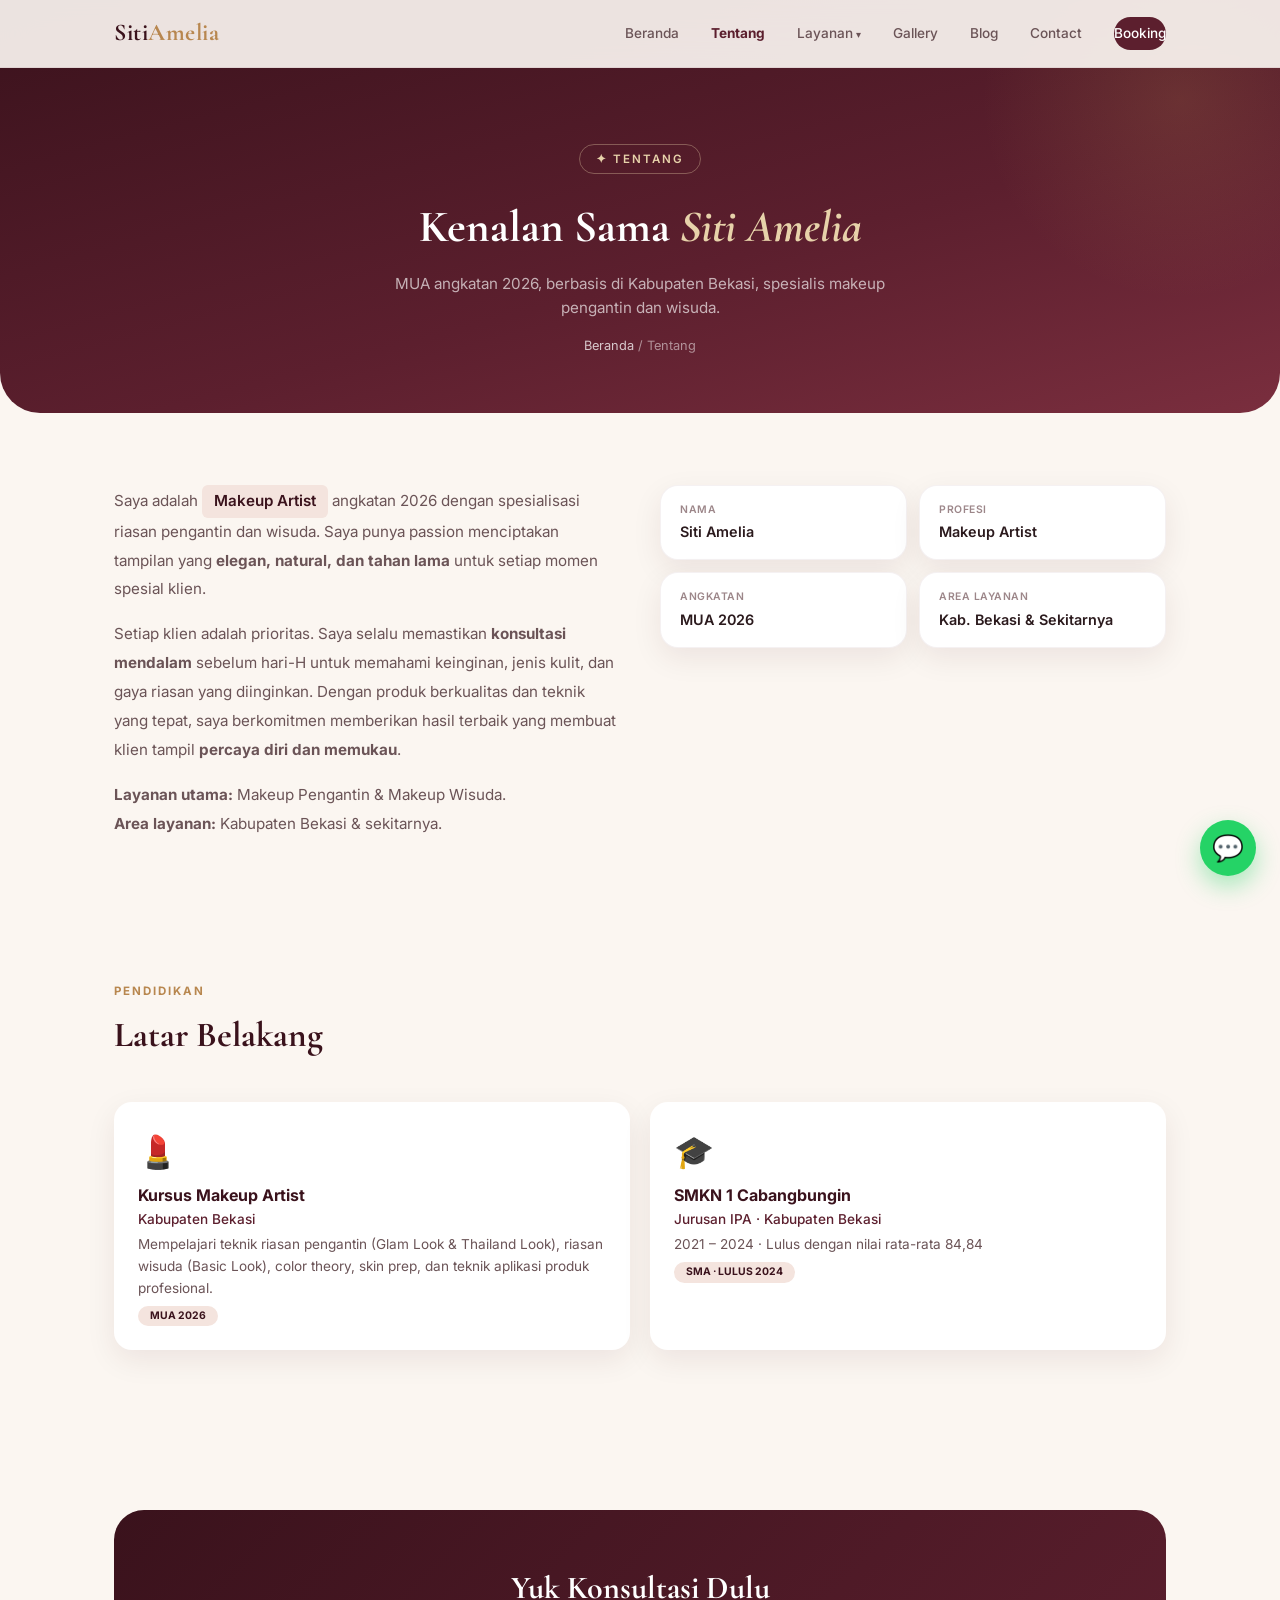
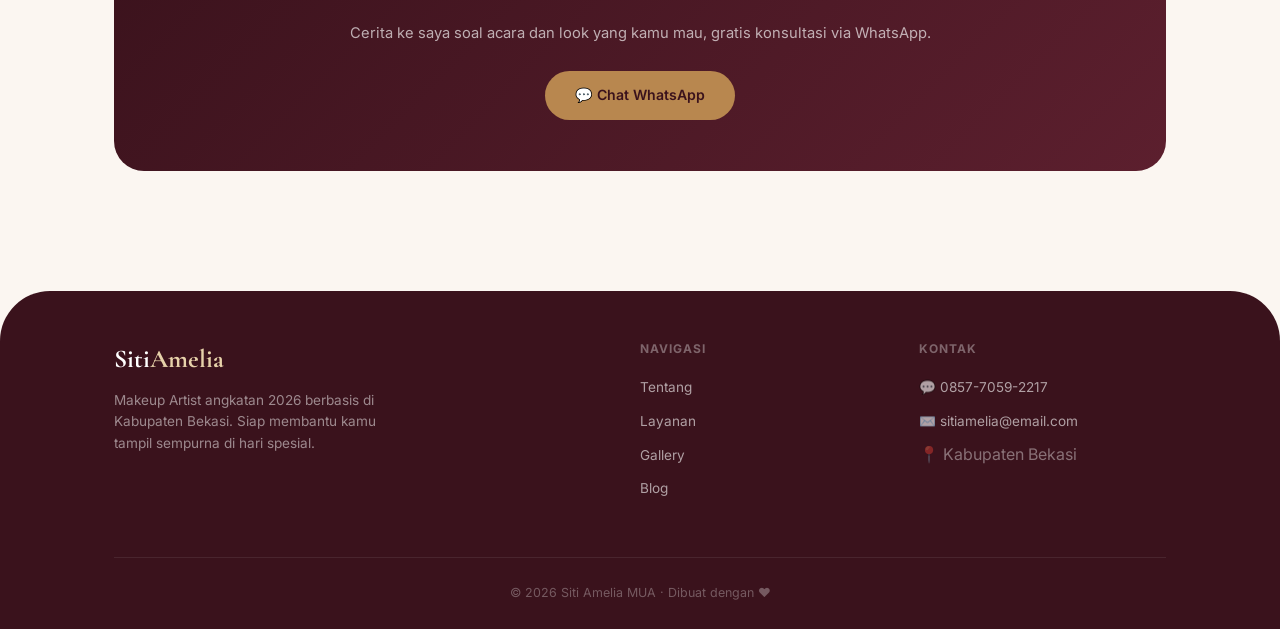
==== about.html @ 60302c2c "Add files via upload" ====
<!DOCTYPE html>
<html lang="id">
<head>
<meta charset="UTF-8"/>
<meta name="viewport" content="width=device-width, initial-scale=1.0"/>
<title>Tentang Saya — Siti Amelia MUA</title>
<link rel="stylesheet" href="style.css"/>
</head>
<body>

<nav class="navbar">
  <div class="container">
    <a href="index.html" class="nav-logo">Siti<span>Amelia</span></a>
    <ul class="nav-links" id="navLinks">
      <li><a href="index.html">Beranda</a></li>
      <li><a href="about.html" class="active">Tentang</a></li>
      <li class="has-dropdown">
        <a href="layanan.html">Layanan</a>
        <ul class="dropdown">
          <li><a href="layanan.html#wisuda">Makeup Wisuda — Basic Look</a></li>
          <li><a href="layanan.html#glam">Makeup Pengantin — Glam / Bold</a></li>
          <li><a href="layanan.html#thailand">Makeup Pengantin — Thailand Look</a></li>
        </ul>
      </li>
      <li><a href="gallery.html">Gallery</a></li>
      <li><a href="blog.html">Blog</a></li>
      <li><a href="contact.html">Contact</a></li>
      <li><a href="contact.html" class="nav-cta">Booking</a></li>
    </ul>
    <button class="hamburger" id="hamburger" aria-label="Menu"><span></span><span></span><span></span></button>
  </div>
</nav>

<section class="page-hero">
  <div class="container">
    <span class="eyebrow">✦ Tentang</span>
    <h1>Kenalan Sama <span>Siti Amelia</span></h1>
    <p>MUA angkatan 2026, berbasis di Kabupaten Bekasi, spesialis makeup pengantin dan wisuda.</p>
    <div class="breadcrumb"><a href="index.html">Beranda</a> / Tentang</div>
  </div>
</section>

<div class="container">
  <section class="section fade-up">
    <div class="about-grid">
      <div class="about-text">
        <p>
          Saya adalah <span class="about-highlight">Makeup Artist</span> angkatan 2026 dengan spesialisasi
          riasan pengantin dan wisuda. Saya punya passion menciptakan tampilan yang
          <strong>elegan, natural, dan tahan lama</strong> untuk setiap momen spesial klien.
        </p>
        <p>
          Setiap klien adalah prioritas. Saya selalu memastikan <strong>konsultasi mendalam</strong>
          sebelum hari-H untuk memahami keinginan, jenis kulit, dan gaya riasan yang diinginkan.
          Dengan produk berkualitas dan teknik yang tepat, saya berkomitmen memberikan hasil
          terbaik yang membuat klien tampil <strong>percaya diri dan memukau</strong>.
        </p>
        <p>
          <strong>Layanan utama:</strong> Makeup Pengantin &amp; Makeup Wisuda.<br/>
          <strong>Area layanan:</strong> Kabupaten Bekasi &amp; sekitarnya.
        </p>
      </div>
      <div class="about-info-cards">
        <div class="about-info-card"><div class="label">Nama</div><div class="value">Siti Amelia</div></div>
        <div class="about-info-card"><div class="label">Profesi</div><div class="value">Makeup Artist</div></div>
        <div class="about-info-card"><div class="label">Angkatan</div><div class="value">MUA 2026</div></div>
        <div class="about-info-card"><div class="label">Area Layanan</div><div class="value">Kab. Bekasi &amp; Sekitarnya</div></div>
      </div>
    </div>
  </section>

  <section class="section fade-up">
    <div class="section-head">
      <span class="section-eyebrow">Pendidikan</span>
      <h2 class="section-title">Latar Belakang</h2>
    </div>
    <div class="edu-grid">
      <div class="edu-card">
        <span class="icon">💄</span>
        <div class="title">Kursus Makeup Artist</div>
        <div class="sub">Kabupaten Bekasi</div>
        <div class="desc">Mempelajari teknik riasan pengantin (Glam Look &amp; Thailand Look), riasan wisuda (Basic Look), color theory, skin prep, dan teknik aplikasi produk profesional.</div>
        <span class="tag">MUA 2026</span>
      </div>
      <div class="edu-card">
        <span class="icon">🎓</span>
        <div class="title">SMKN 1 Cabangbungin</div>
        <div class="sub">Jurusan IPA · Kabupaten Bekasi</div>
        <div class="desc">2021 – 2024 · Lulus dengan nilai rata-rata 84,84</div>
        <span class="tag">SMA · Lulus 2024</span>
      </div>
    </div>
  </section>

  <section class="section fade-up">
    <div class="cta-band">
      <h3>Yuk Konsultasi Dulu</h3>
      <p>Cerita ke saya soal acara dan look yang kamu mau, gratis konsultasi via WhatsApp.</p>
      <a href="https://wa.me/6285770592217" class="btn btn-gold" target="_blank">💬 Chat WhatsApp</a>
    </div>
  </section>
</div>

<footer class="footer">
  <div class="container">
    <div class="footer-brand">
      <div class="name">Siti<span>Amelia</span></div>
      <p>Makeup Artist angkatan 2026 berbasis di Kabupaten Bekasi. Siap membantu kamu tampil sempurna di hari spesial.</p>
    </div>
    <div>
      <h4>Navigasi</h4>
      <ul class="footer-links">
        <li><a href="about.html">Tentang</a></li>
        <li><a href="layanan.html">Layanan</a></li>
        <li><a href="gallery.html">Gallery</a></li>
        <li><a href="blog.html">Blog</a></li>
      </ul>
    </div>
    <div>
      <h4>Kontak</h4>
      <ul class="footer-links">
        <li><a href="https://wa.me/6285770592217">💬 0857-7059-2217</a></li>
        <li><a href="mailto:sitiamelia@email.com">✉️ sitiamelia@email.com</a></li>
        <li style="color:rgba(255,255,255,.4)">📍 Kabupaten Bekasi</li>
      </ul>
    </div>
    <div class="footer-bottom">© 2026 Siti Amelia MUA · Dibuat dengan ❤️</div>
  </div>
</footer>

<a href="https://wa.me/6285770592217" class="wa-float" target="_blank" title="Chat WhatsApp">💬</a>
<script src="main.js"></script>
</body>
</html>
---- style.css ----
@import url('https://fonts.googleapis.com/css2?family=Inter:wght@400;500;600;700&family=Cormorant+Garamond:ital,wght@0,500;0,600;0,700;1,500&display=swap');

*,*::before,*::after{margin:0;padding:0;box-sizing:border-box}

:root{
  --wine:#5C1F2E;
  --wine-dark:#3A121C;
  --blush:#F4E4DE;
  --ivory:#FBF6F1;
  --gold:#B8874F;
  --gold-soft:#E7D2AA;
  --text:#2B1A1D;
  --text-light:#6B5457;
  --text-muted:#9C8689;
  --white:#fff;
  --shadow:0 10px 30px rgba(58,18,28,.08);
  --shadow-lg:0 30px 60px rgba(58,18,28,.14);
  --radius:18px;
}

html{scroll-behavior:smooth}
body{font-family:'Inter',sans-serif;background:var(--ivory);color:var(--text);line-height:1.6;overflow-x:hidden}
.serif{font-family:'Cormorant Garamond',serif}
.container{max-width:1100px;margin:0 auto;padding:0 1.5rem}
a{color:inherit}
img{max-width:100%;display:block}

/* NAVBAR */
.navbar{position:fixed;top:0;left:0;right:0;z-index:1000;background:rgba(251,246,241,.92);backdrop-filter:blur(16px);border-bottom:1px solid rgba(92,31,46,.08);padding:.9rem 0}
.navbar .container{display:flex;justify-content:space-between;align-items:center}
.nav-logo{font-family:'Cormorant Garamond',serif;font-weight:700;font-size:1.5rem;color:var(--wine-dark);text-decoration:none;letter-spacing:.5px}
.nav-logo span{color:var(--gold)}
.nav-links{display:flex;gap:2rem;list-style:none;font-size:.85rem;font-weight:500;align-items:center}
.nav-links>li{position:relative}
.nav-links a{color:var(--text-light);text-decoration:none;transition:.25s}
.nav-links>li>a{padding:6px 0;display:inline-block}
.nav-links a:hover{color:var(--wine)}
.nav-links a.active{color:var(--wine);font-weight:700}
.nav-cta{background:var(--wine);color:var(--white)!important;padding:8px 20px;border-radius:30px}
.nav-cta:hover{background:var(--wine-dark)!important}
.hamburger{display:none;flex-direction:column;gap:4px;background:none;border:none;cursor:pointer;padding:4px}
.hamburger span{width:22px;height:2px;background:var(--wine-dark);border-radius:2px}

/* dropdown */
.has-dropdown>a::after{content:' ▾';font-size:.7em}
.dropdown{position:absolute;top:calc(100% + 14px);left:50%;transform:translateX(-50%);background:var(--white);border-radius:16px;box-shadow:var(--shadow-lg);padding:.6rem;min-width:220px;list-style:none;opacity:0;visibility:hidden;transition:.25s;}
.has-dropdown:hover .dropdown{opacity:1;visibility:visible;top:calc(100% + 6px)}
.dropdown li a{display:block;padding:10px 14px;border-radius:10px;color:var(--text);font-weight:500;font-size:.85rem}
.dropdown li a:hover{background:var(--blush);color:var(--wine)}

/* PAGE HERO (inner pages) */
.page-hero{padding:9rem 0 3.5rem;background:linear-gradient(165deg,var(--wine-dark),var(--wine) 60%,#7A2E3E);border-radius:0 0 40px 40px;text-align:center;color:var(--white);position:relative;overflow:hidden}
.page-hero::before{content:'';position:absolute;top:-100px;right:-100px;width:400px;height:400px;border-radius:50%;background:radial-gradient(circle,rgba(184,135,79,.18),transparent 70%)}
.page-hero .container{position:relative;z-index:1}
.eyebrow{display:inline-block;color:var(--gold-soft);font-size:.72rem;letter-spacing:2px;text-transform:uppercase;font-weight:600;border:1px solid rgba(231,210,170,.35);padding:5px 16px;border-radius:30px;margin-bottom:1.1rem}
.page-hero h1{font-family:'Cormorant Garamond',serif;font-size:2.8rem;font-weight:700;margin-bottom:.5rem}
.page-hero h1 span{color:var(--gold-soft);font-style:italic}
.page-hero p{color:rgba(255,255,255,.65);max-width:520px;margin:0 auto;font-size:.95rem}
.breadcrumb{font-size:.8rem;color:rgba(255,255,255,.5);margin-top:1rem}
.breadcrumb a{color:rgba(255,255,255,.75);text-decoration:none}

/* HOME HERO */
.hero{padding:9rem 0 4rem;background:linear-gradient(165deg,var(--wine-dark),var(--wine) 60%,#7A2E3E);border-radius:0 0 50px 50px;position:relative;overflow:hidden}
.hero::before{content:'';position:absolute;top:-100px;right:-100px;width:400px;height:400px;border-radius:50%;background:radial-gradient(circle,rgba(184,135,79,.18),transparent 70%)}
.hero .container{position:relative;z-index:1;display:grid;grid-template-columns:1.1fr .9fr;gap:3rem;align-items:center}
.hero h1{font-family:'Cormorant Garamond',serif;font-size:3.4rem;font-weight:700;color:var(--white);line-height:1.1;margin-bottom:.4rem}
.hero h1 span{color:var(--gold-soft);font-style:italic}
.hero-tag{color:rgba(255,255,255,.75);font-size:1.05rem;margin-bottom:1.2rem}
.hero-desc{color:rgba(255,255,255,.6);font-size:.95rem;max-width:440px;margin-bottom:2rem}
.hero-actions{display:flex;gap:1rem;flex-wrap:wrap;margin-bottom:2.5rem}
.hero-stats{display:grid;grid-template-columns:repeat(3,1fr);gap:1rem;padding-top:1.6rem;border-top:1px solid rgba(255,255,255,.12);max-width:420px}
.stat-num{font-family:'Cormorant Garamond',serif;font-size:1.8rem;font-weight:700;color:var(--gold-soft)}
.stat-label{font-size:.68rem;color:rgba(255,255,255,.55);text-transform:uppercase;letter-spacing:.5px}
.hero-photo{aspect-ratio:3/4;border-radius:24px;background:linear-gradient(150deg,#7A2E3E,#3A121C);border:1px solid rgba(231,210,170,.25);box-shadow:var(--shadow-lg);display:flex;align-items:center;justify-content:center;text-align:center;color:rgba(255,255,255,.55);font-size:.85rem;padding:2rem}

/* BUTTONS */
.btn{padding:13px 30px;border-radius:30px;font-weight:600;font-size:.88rem;text-decoration:none;display:inline-flex;align-items:center;gap:8px;transition:.25s;border:none;cursor:pointer}
.btn-gold{background:var(--gold);color:var(--wine-dark)}
.btn-gold:hover{background:var(--gold-soft);transform:translateY(-3px);box-shadow:0 10px 24px rgba(184,135,79,.35)}
.btn-ghost{background:rgba(255,255,255,.08);color:var(--white);border:1px solid rgba(255,255,255,.25)}
.btn-ghost:hover{background:rgba(255,255,255,.16);transform:translateY(-3px)}
.btn-wine{background:var(--wine);color:var(--white)}
.btn-wine:hover{background:var(--wine-dark);transform:translateY(-3px)}
.btn-block{width:100%;justify-content:center}

/* SECTION */
.section{padding:4.5rem 0}
.section-eyebrow{color:var(--gold);font-size:.72rem;letter-spacing:2px;text-transform:uppercase;font-weight:700;margin-bottom:.4rem;display:block}
.section-title{font-family:'Cormorant Garamond',serif;font-size:2.2rem;font-weight:700;color:var(--wine-dark);margin-bottom:.6rem}
.section-sub{color:var(--text-muted);font-size:.95rem;max-width:520px}
.section-head{margin-bottom:2.4rem}
.section-head.center{text-align:center;margin-left:auto;margin-right:auto}
.section-head.center .section-sub{margin-left:auto;margin-right:auto}

/* CARD GRIDS */
.why-grid{display:grid;grid-template-columns:repeat(4,1fr);gap:1.2rem}
.why-card{background:var(--white);border-radius:var(--radius);padding:1.8rem 1.4rem;box-shadow:var(--shadow);text-align:center;transition:.3s}
.why-card:hover{transform:translateY(-6px);box-shadow:var(--shadow-lg)}
.why-card .ic{font-size:2rem;margin-bottom:.6rem;display:block}
.why-card h4{font-size:.95rem;font-weight:600;color:var(--wine-dark);margin-bottom:.3rem}
.why-card p{font-size:.82rem;color:var(--text-muted)}

.gallery-grid{display:grid;grid-template-columns:repeat(4,1fr);gap:1rem}
.gallery-item{aspect-ratio:3/4;border-radius:14px;background:linear-gradient(150deg,var(--blush),var(--gold-soft));display:flex;align-items:flex-end;padding:1rem;position:relative;overflow:hidden;box-shadow:var(--shadow);transition:.3s;text-decoration:none}
.gallery-item:hover{transform:translateY(-6px);box-shadow:var(--shadow-lg)}
.gallery-item .cap{background:rgba(58,18,28,.55);color:var(--white);font-size:.72rem;font-weight:600;padding:6px 12px;border-radius:20px;backdrop-filter:blur(4px)}
.gallery-note{text-align:center;color:var(--text-muted);font-size:.85rem;margin-top:1.6rem}

.filter-bar{display:flex;gap:.6rem;justify-content:center;flex-wrap:wrap;margin-bottom:2rem}
.filter-btn{background:var(--white);border:1px solid var(--blush);color:var(--text-light);padding:8px 20px;border-radius:30px;font-size:.82rem;font-weight:600;cursor:pointer;transition:.25s}
.filter-btn.active,.filter-btn:hover{background:var(--wine);color:var(--white);border-color:var(--wine)}

.services-list{display:flex;flex-direction:column;gap:1rem}
.service-row{background:var(--white);border-radius:var(--radius);padding:1.6rem 1.8rem;box-shadow:var(--shadow);display:grid;grid-template-columns:60px 1fr auto;gap:1.4rem;align-items:center;transition:.3s;text-decoration:none;color:inherit}
.service-row:hover{box-shadow:var(--shadow-lg);transform:translateY(-3px)}
.service-num{font-family:'Cormorant Garamond',serif;font-size:2.2rem;font-weight:700;color:var(--gold-soft)}
.service-row h4{font-size:1.1rem;color:var(--wine-dark);margin-bottom:.2rem}
.service-row p{font-size:.85rem;color:var(--text-muted)}
.service-looks{display:flex;gap:6px;flex-wrap:wrap;margin-top:.5rem}
.look-chip{background:var(--blush);color:var(--wine-dark);font-size:.68rem;font-weight:600;padding:3px 12px;border-radius:20px}
.service-price{font-weight:700;color:var(--wine);font-size:.95rem;white-space:nowrap}

.service-detail{display:grid;grid-template-columns:1fr 1fr;gap:2.5rem;align-items:center;margin-bottom:3.5rem;scroll-margin-top:100px}
.service-detail:nth-child(even){direction:rtl}
.service-detail:nth-child(even)>*{direction:ltr}
.service-detail .visual{aspect-ratio:4/3;border-radius:20px;background:linear-gradient(150deg,var(--blush),var(--gold-soft));box-shadow:var(--shadow);display:flex;align-items:center;justify-content:center;color:var(--wine-dark);font-weight:600;text-align:center;padding:1.5rem}
.service-detail h3{font-family:'Cormorant Garamond',serif;font-size:1.8rem;color:var(--wine-dark);margin-bottom:.5rem}
.service-detail p{color:var(--text-light);font-size:.92rem;margin-bottom:1rem}
.service-detail ul{list-style:none;font-size:.85rem;color:var(--text-light);margin-bottom:1.2rem}
.service-detail ul li{padding:4px 0;display:flex;gap:8px}
.service-detail ul li::before{content:'✓';color:var(--gold);font-weight:700}

.pricing-grid{display:grid;grid-template-columns:repeat(3,1fr);gap:1.4rem}
.price-card{background:var(--white);border-radius:var(--radius);padding:2rem 1.6rem;box-shadow:var(--shadow);text-align:center;border:2px solid transparent;transition:.3s}
.price-card.featured{border-color:var(--gold);transform:scale(1.04)}
.price-card:hover{transform:translateY(-6px)}
.price-card .badge{display:inline-block;background:var(--gold);color:var(--wine-dark);font-size:.65rem;font-weight:700;padding:3px 14px;border-radius:20px;margin-bottom:.8rem;text-transform:uppercase;letter-spacing:.5px}
.price-card h4{font-family:'Cormorant Garamond',serif;font-size:1.4rem;color:var(--wine-dark);margin-bottom:.3rem}
.price-card .amount{font-size:1.6rem;font-weight:700;color:var(--wine);margin:.6rem 0}
.price-card .amount span{font-size:.75rem;color:var(--text-muted);font-weight:500}
.price-card ul{list-style:none;text-align:left;margin:1.2rem 0;font-size:.85rem;color:var(--text-light)}
.price-card ul li{padding:5px 0;display:flex;gap:8px}
.price-card ul li::before{content:'✓';color:var(--gold);font-weight:700}

.testi-grid{display:grid;grid-template-columns:repeat(2,1fr);gap:1.4rem}
.testi-card{background:var(--white);border-radius:var(--radius);padding:1.8rem;box-shadow:var(--shadow)}
.testi-card .quote{font-size:.92rem;color:var(--text-light);font-style:italic;line-height:1.75}
.testi-card .author{margin-top:1rem;font-weight:700;color:var(--wine-dark);font-size:.88rem}
.testi-card .role{font-size:.75rem;color:var(--text-muted)}

.steps-row{display:grid;grid-template-columns:repeat(4,1fr);gap:1.2rem}
.step-card{text-align:center;padding:1.4rem}
.step-num{width:44px;height:44px;border-radius:50%;background:var(--wine);color:var(--white);display:flex;align-items:center;justify-content:center;font-weight:700;margin:0 auto .8rem;font-family:'Cormorant Garamond',serif;font-size:1.2rem}
.step-card h5{font-size:.88rem;color:var(--wine-dark);margin-bottom:.3rem}
.step-card p{font-size:.78rem;color:var(--text-muted)}

.faq-item{background:var(--white);border-radius:14px;margin-bottom:.8rem;box-shadow:var(--shadow);overflow:hidden}
.faq-q{padding:1.2rem 1.5rem;display:flex;justify-content:space-between;align-items:center;cursor:pointer;font-weight:600;font-size:.92rem;color:var(--wine-dark)}
.faq-q .plus{transition:.3s;color:var(--gold);font-size:1.2rem}
.faq-item.open .plus{transform:rotate(45deg)}
.faq-a{max-height:0;overflow:hidden;transition:.3s;padding:0 1.5rem;font-size:.85rem;color:var(--text-light)}
.faq-item.open .faq-a{max-height:220px;padding:0 1.5rem 1.2rem}

.about-grid{display:grid;grid-template-columns:1fr 1fr;gap:2.5rem;align-items:start}
.about-text{font-size:.95rem;color:var(--text-light);line-height:1.9}
.about-text p+p{margin-top:1rem}
.about-highlight{display:inline-block;background:var(--blush);color:var(--wine-dark);padding:2px 12px;border-radius:6px;font-weight:600}
.about-info-cards{display:grid;grid-template-columns:1fr 1fr;gap:12px}
.about-info-card{background:var(--white);border:1px solid rgba(92,31,46,.06);border-radius:var(--radius);padding:1rem 1.2rem;box-shadow:var(--shadow)}
.about-info-card .label{font-size:.65rem;font-weight:600;color:var(--text-muted);text-transform:uppercase;letter-spacing:.5px}
.about-info-card .value{font-size:.9rem;font-weight:600;color:var(--text);margin-top:2px}

.edu-grid{display:grid;grid-template-columns:1fr 1fr;gap:1.2rem}
.edu-card{background:var(--white);border-radius:var(--radius);padding:1.5rem;box-shadow:var(--shadow);position:relative;overflow:hidden}
.edu-card::before{content:'';position:absolute;top:0;left:0;right:0;height:3px;background:linear-gradient(90deg,var(--gold),var(--gold-soft));transform:scaleX(0);transition:.3s}
.edu-card:hover::before{transform:scaleX(1)}
.edu-card .icon{font-size:2rem;display:block;margin-bottom:6px}
.edu-card .title{font-weight:700;font-size:1rem;color:var(--wine-dark)}
.edu-card .sub{font-size:.85rem;color:var(--wine);font-weight:500}
.edu-card .desc{font-size:.85rem;color:var(--text-light);margin-top:4px}
.edu-card .tag{display:inline-block;background:var(--blush);color:var(--wine-dark);font-size:.65rem;font-weight:700;padding:2px 12px;border-radius:20px;margin-top:6px;text-transform:uppercase}

/* BLOG */
.blog-grid{display:grid;grid-template-columns:repeat(3,1fr);gap:1.4rem}
.blog-card{background:var(--white);border-radius:var(--radius);overflow:hidden;box-shadow:var(--shadow);transition:.3s;text-decoration:none;color:inherit;display:block}
.blog-card:hover{transform:translateY(-6px);box-shadow:var(--shadow-lg)}
.blog-card .thumb{aspect-ratio:16/10;background:linear-gradient(150deg,var(--blush),var(--gold-soft));display:flex;align-items:center;justify-content:center;font-size:1.8rem}
.blog-card .body{padding:1.2rem 1.3rem}
.blog-card .tag{color:var(--gold);font-size:.68rem;font-weight:700;text-transform:uppercase;letter-spacing:.5px}
.blog-card h4{font-family:'Cormorant Garamond',serif;font-size:1.15rem;color:var(--wine-dark);margin:.4rem 0 .5rem;line-height:1.3}
.blog-card p{font-size:.82rem;color:var(--text-muted)}
.blog-card .meta{font-size:.72rem;color:var(--text-muted);margin-top:.8rem}

/* CONTACT */
.contact-grid{display:grid;grid-template-columns:1fr 1fr;gap:2.5rem}
.contact-form{display:flex;flex-direction:column;gap:1rem}
.contact-form label{font-size:.8rem;font-weight:600;color:var(--wine-dark);margin-bottom:4px;display:block}
.contact-form input,.contact-form select,.contact-form textarea{width:100%;padding:12px 14px;border-radius:12px;border:1px solid rgba(92,31,46,.14);background:var(--white);font-family:inherit;font-size:.88rem;color:var(--text)}
.contact-form input:focus,.contact-form select:focus,.contact-form textarea:focus{outline:2px solid var(--gold-soft)}
.contact-info-card{background:var(--white);border-radius:var(--radius);padding:1.6rem;box-shadow:var(--shadow);display:flex;gap:1rem;align-items:flex-start;margin-bottom:1rem}
.contact-info-card .ic{font-size:1.4rem}
.contact-info-card h5{font-size:.9rem;color:var(--wine-dark);margin-bottom:2px}
.contact-info-card p{font-size:.82rem;color:var(--text-muted)}
.map-box{aspect-ratio:16/9;border-radius:var(--radius);background:linear-gradient(150deg,var(--blush),var(--gold-soft));display:flex;align-items:center;justify-content:center;color:var(--wine-dark);font-size:.85rem;box-shadow:var(--shadow)}

/* CTA BAND */
.cta-band{background:linear-gradient(135deg,var(--wine-dark),var(--wine));border-radius:30px;padding:3.2rem 2.5rem;text-align:center;color:var(--white);margin:1rem 0}
.cta-band h3{font-family:'Cormorant Garamond',serif;font-size:2rem;margin-bottom:.6rem}
.cta-band p{color:rgba(255,255,255,.65);margin-bottom:1.6rem;font-size:.92rem}

/* FOOTER */
.footer{background:var(--wine-dark);color:var(--white);padding:3rem 0 1.6rem;margin-top:2rem;border-radius:50px 50px 0 0}
.footer .container{display:grid;grid-template-columns:2fr 1fr 1fr;gap:2rem}
.footer h4{font-size:.75rem;text-transform:uppercase;letter-spacing:1px;color:rgba(255,255,255,.35);margin-bottom:1rem}
.footer-brand .name{font-family:'Cormorant Garamond',serif;font-size:1.6rem;font-weight:700}
.footer-brand .name span{color:var(--gold-soft)}
.footer-brand p{color:rgba(255,255,255,.5);font-size:.85rem;margin-top:.6rem;max-width:280px}
.footer-links{list-style:none}
.footer-links li{margin-bottom:8px}
.footer-links a{color:rgba(255,255,255,.6);text-decoration:none;font-size:.85rem}
.footer-links a:hover{color:var(--gold-soft)}
.footer-bottom{grid-column:1/-1;padding-top:1.6rem;margin-top:1rem;border-top:1px solid rgba(255,255,255,.08);text-align:center;font-size:.78rem;color:rgba(255,255,255,.3)}

.fade-up{opacity:0;transform:translateY(24px);transition:.6s cubic-bezier(.4,0,.2,1)}
.fade-up.visible{opacity:1;transform:translateY(0)}

.wa-float{position:fixed;bottom:24px;right:24px;background:#25D366;color:#fff;width:56px;height:56px;border-radius:50%;display:flex;align-items:center;justify-content:center;font-size:1.6rem;text-decoration:none;box-shadow:0 10px 24px rgba(37,211,102,.4);z-index:999;transition:.3s}
.wa-float:hover{transform:scale(1.08)}

@media(max-width:900px){
  .hero .container{grid-template-columns:1fr;text-align:center}
  .hero-desc{margin:0 auto 2rem}
  .hero-actions{justify-content:center}
  .hero-stats{margin:0 auto}
  .hero-photo{max-width:280px;margin:0 auto}
  .why-grid{grid-template-columns:1fr 1fr}
  .gallery-grid{grid-template-columns:1fr 1fr}
  .pricing-grid{grid-template-columns:1fr}
  .price-card.featured{transform:none}
  .testi-grid{grid-template-columns:1fr}
  .steps-row{grid-template-columns:1fr 1fr}
  .service-row{grid-template-columns:1fr;text-align:center}
  .service-detail{grid-template-columns:1fr}
  .service-detail:nth-child(even){direction:ltr}
  .about-grid{grid-template-columns:1fr}
  .about-info-cards{grid-template-columns:1fr 1fr}
  .edu-grid{grid-template-columns:1fr}
  .blog-grid{grid-template-columns:1fr 1fr}
  .contact-grid{grid-template-columns:1fr}
  .footer .container{grid-template-columns:1fr;text-align:center}
  .footer-brand p{margin:.6rem auto 0}
  .nav-links{display:none}
  .nav-links.open{display:flex;flex-direction:column;position:absolute;top:100%;left:0;right:0;background:var(--ivory);padding:1.2rem;gap:.6rem;box-shadow:var(--shadow);align-items:flex-start}
  .dropdown{position:static;transform:none;opacity:1;visibility:visible;box-shadow:none;display:none;width:100%;padding-left:1rem}
  .has-dropdown.open .dropdown{display:block}
  .hamburger{display:flex}
}
@media(max-width:480px){
  .hero h1,.page-hero h1{font-size:2.2rem}
  .why-grid{grid-template-columns:1fr}
  .gallery-grid{grid-template-columns:1fr 1fr}
  .steps-row{grid-template-columns:1fr 1fr}
  .section-title{font-size:1.7rem}
  .blog-grid{grid-template-columns:1fr}
}
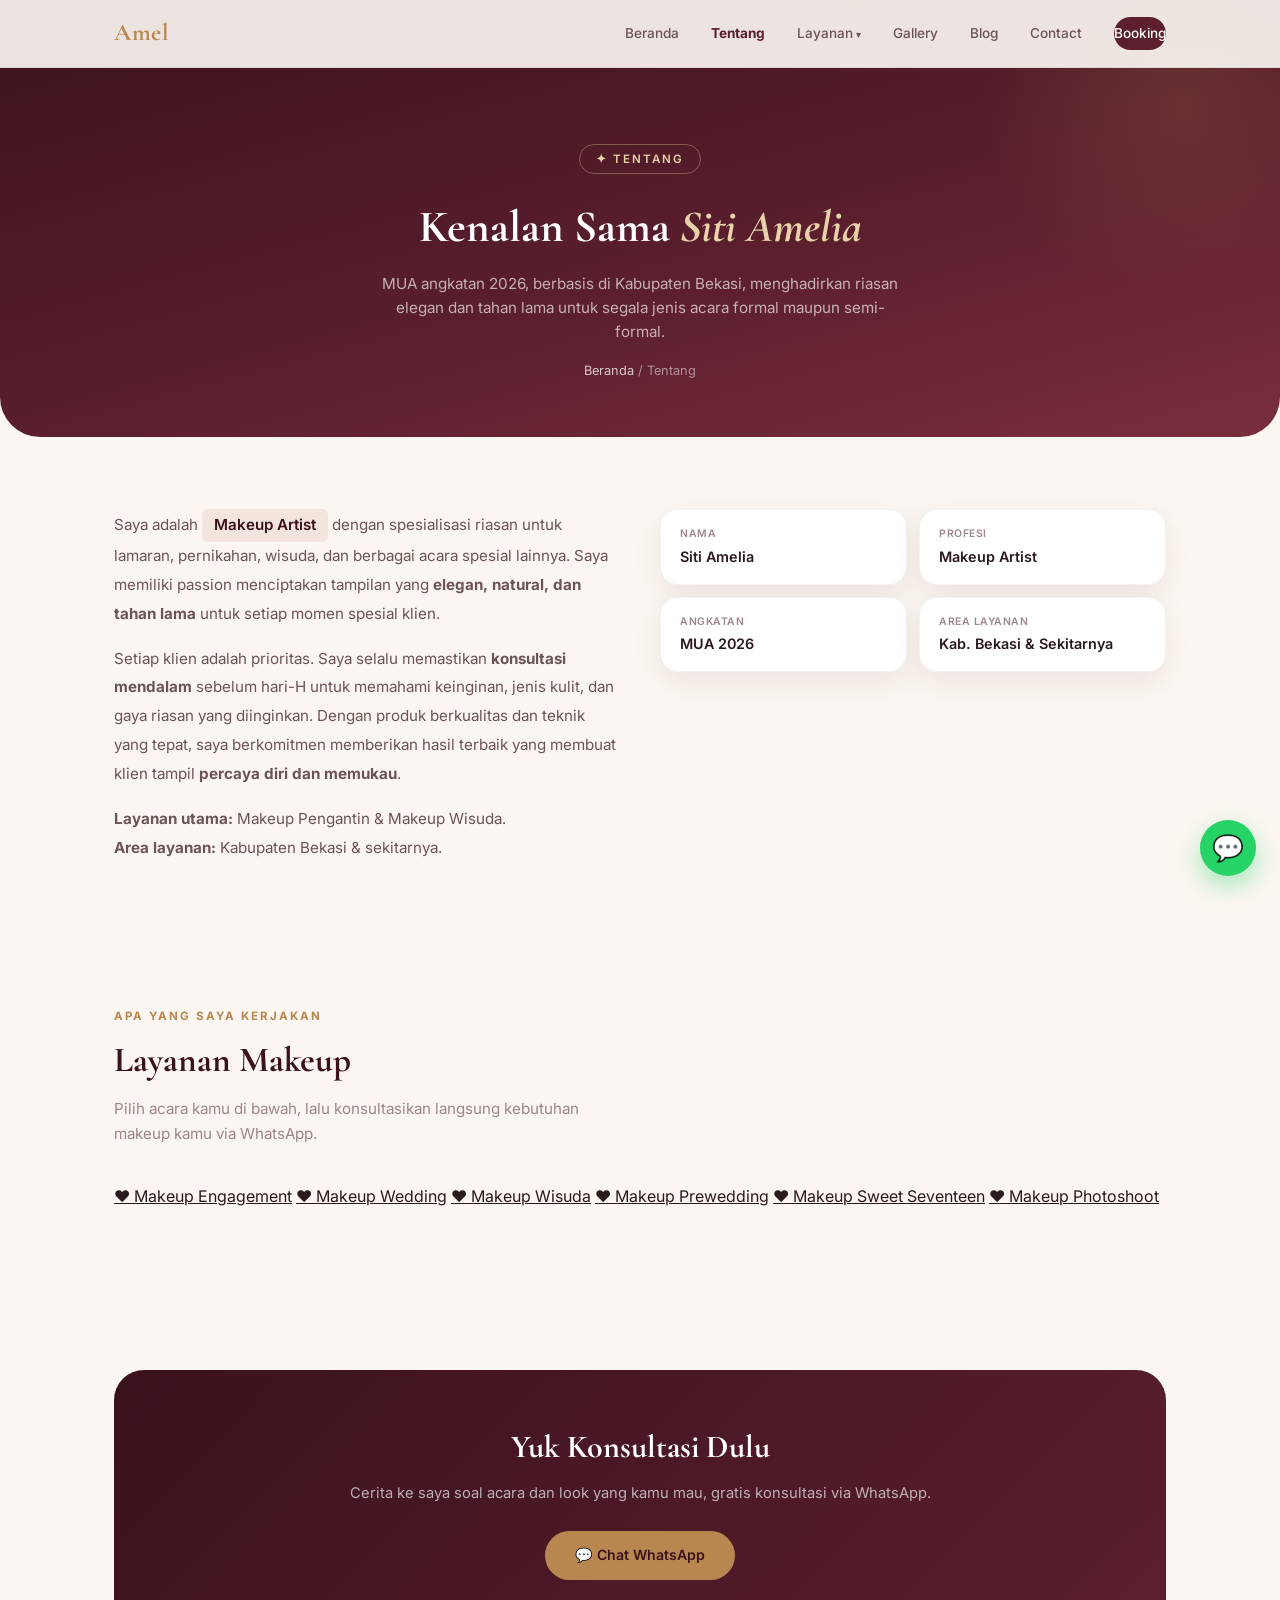
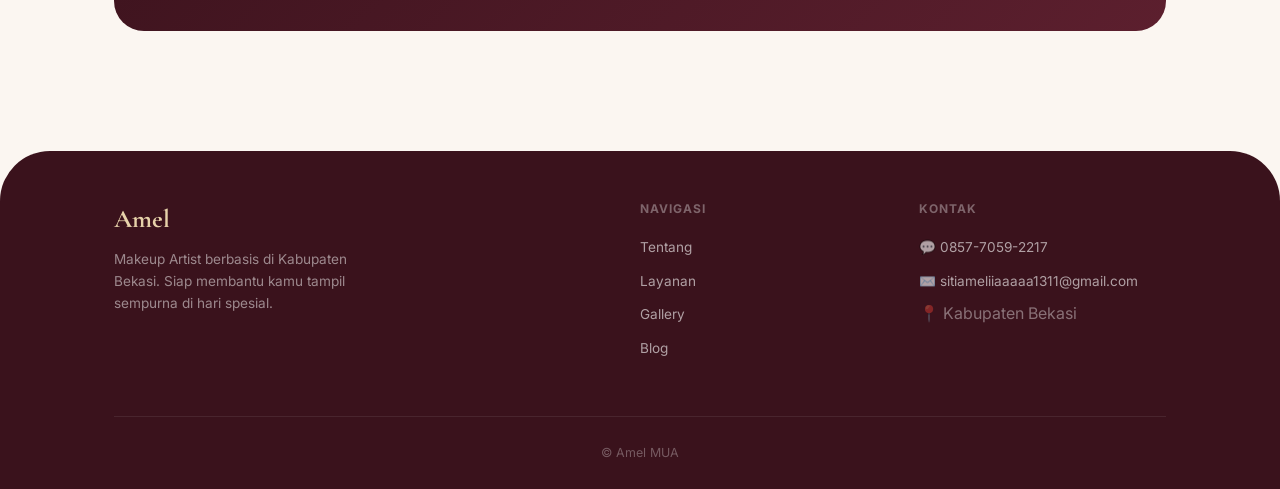
==== commit 0ae0d6f5: "Update about.html" ====
--- a/about.html
+++ b/about.html
@@ -3,14 +3,15 @@
 <head>
 <meta charset="UTF-8"/>
 <meta name="viewport" content="width=device-width, initial-scale=1.0"/>
-<title>Tentang Saya — Siti Amelia MUA</title>
+<title>Tentang Saya — Amel MUA</title>
+<link rel="icon" type="image/svg+xml" href="favicon.svg"/>
 <link rel="stylesheet" href="style.css"/>
 </head>
 <body>
 
 <nav class="navbar">
   <div class="container">
-    <a href="index.html" class="nav-logo">Siti<span>Amelia</span></a>
+    <a href="index.html" class="nav-logo"><span>Amel</span></a>
     <ul class="nav-links" id="navLinks">
       <li><a href="index.html">Beranda</a></li>
       <li><a href="about.html" class="active">Tentang</a></li>
@@ -35,7 +36,7 @@
   <div class="container">
     <span class="eyebrow">✦ Tentang</span>
     <h1>Kenalan Sama <span>Siti Amelia</span></h1>
-    <p>MUA angkatan 2026, berbasis di Kabupaten Bekasi, spesialis makeup pengantin dan wisuda.</p>
+    <p>MUA angkatan 2026, berbasis di Kabupaten Bekasi, menghadirkan riasan elegan dan tahan lama untuk segala jenis acara formal maupun semi-formal.</p>
     <div class="breadcrumb"><a href="index.html">Beranda</a> / Tentang</div>
   </div>
 </section>
@@ -45,8 +46,8 @@
     <div class="about-grid">
       <div class="about-text">
         <p>
-          Saya adalah <span class="about-highlight">Makeup Artist</span> angkatan 2026 dengan spesialisasi
-          riasan pengantin dan wisuda. Saya punya passion menciptakan tampilan yang
+          Saya adalah <span class="about-highlight">Makeup Artist</span> dengan spesialisasi
+          riasan untuk lamaran, pernikahan, wisuda, dan berbagai acara spesial lainnya. Saya memiliki passion menciptakan tampilan yang
           <strong>elegan, natural, dan tahan lama</strong> untuk setiap momen spesial klien.
         </p>
         <p>
@@ -70,27 +71,21 @@
   </section>
 
   <section class="section fade-up">
-    <div class="section-head">
-      <span class="section-eyebrow">Pendidikan</span>
-      <h2 class="section-title">Latar Belakang</h2>
-    </div>
-    <div class="edu-grid">
-      <div class="edu-card">
-        <span class="icon">💄</span>
-        <div class="title">Kursus Makeup Artist</div>
-        <div class="sub">Kabupaten Bekasi</div>
-        <div class="desc">Mempelajari teknik riasan pengantin (Glam Look &amp; Thailand Look), riasan wisuda (Basic Look), color theory, skin prep, dan teknik aplikasi produk profesional.</div>
-        <span class="tag">MUA 2026</span>
-      </div>
-      <div class="edu-card">
-        <span class="icon">🎓</span>
-        <div class="title">SMKN 1 Cabangbungin</div>
-        <div class="sub">Jurusan IPA · Kabupaten Bekasi</div>
-        <div class="desc">2021 – 2024 · Lulus dengan nilai rata-rata 84,84</div>
-        <span class="tag">SMA · Lulus 2024</span>
-      </div>
-    </div>
-  </section>
+  <div class="section-head">
+    <span class="section-eyebrow">Apa yang Saya Kerjakan</span>
+    <h2 class="section-title">Layanan Makeup</h2>
+    <p class="section-sub">Pilih acara kamu di bawah, lalu konsultasikan langsung kebutuhan makeup kamu via WhatsApp.</p>
+  </div>
+
+  <div class="service-tags-grid">
+    <a href="https://wa.me/6285770592217?text=Halo Kak Amel, saya mau tanya soal Makeup Engagement" class="service-tag-btn" target="_blank">❤️ Makeup Engagement</a>
+    <a href="https://wa.me/6285770592217?text=Halo Kak Amel, saya mau tanya soal Makeup Wedding" class="service-tag-btn" target="_blank">❤️ Makeup Wedding</a>
+    <a href="https://wa.me/6285770592217?text=Halo Kak Amel, saya mau tanya soal Makeup Wisuda" class="service-tag-btn" target="_blank">❤️ Makeup Wisuda</a>
+    <a href="https://wa.me/6285770592217?text=Halo Kak Amel, saya mau tanya soal Makeup Prewedding" class="service-tag-btn" target="_blank">❤️ Makeup Prewedding</a>
+    <a href="https://wa.me/6285770592217?text=Halo Kak Amel, saya mau tanya soal Makeup Sweet Seventeen" class="service-tag-btn" target="_blank">❤️ Makeup Sweet Seventeen</a>
+    <a href="https://wa.me/6285770592217?text=Halo Kak Amel, saya mau tanya soal Makeup Photoshoot" class="service-tag-btn" target="_blank">❤️ Makeup Photoshoot</a>
+  </div>
+</section>
 
   <section class="section fade-up">
     <div class="cta-band">
@@ -104,8 +99,8 @@
 <footer class="footer">
   <div class="container">
     <div class="footer-brand">
-      <div class="name">Siti<span>Amelia</span></div>
-      <p>Makeup Artist angkatan 2026 berbasis di Kabupaten Bekasi. Siap membantu kamu tampil sempurna di hari spesial.</p>
+      <div class="name"><span>Amel</span></div>
+      <p>Makeup Artist berbasis di Kabupaten Bekasi. Siap membantu kamu tampil sempurna di hari spesial.</p>
     </div>
     <div>
       <h4>Navigasi</h4>
@@ -120,11 +115,11 @@
       <h4>Kontak</h4>
       <ul class="footer-links">
         <li><a href="https://wa.me/6285770592217">💬 0857-7059-2217</a></li>
-        <li><a href="mailto:sitiamelia@email.com">✉️ sitiamelia@email.com</a></li>
+        <li><a href="mailto:sitiameliiaaaaa1311@gmail.com">✉️ sitiameliiaaaaa1311@gmail.com</a></li>
         <li style="color:rgba(255,255,255,.4)">📍 Kabupaten Bekasi</li>
       </ul>
     </div>
-    <div class="footer-bottom">© 2026 Siti Amelia MUA · Dibuat dengan ❤️</div>
+    <div class="footer-bottom">© Amel MUA</div>
   </div>
 </footer>
 
--- a/style.css
+++ b/style.css
@@ -62,7 +62,6 @@
 /* HOME HERO */
 .hero{padding:9rem 0 4rem;background:linear-gradient(165deg,var(--wine-dark),var(--wine) 60%,#7A2E3E);border-radius:0 0 50px 50px;position:relative;overflow:hidden}
 .hero::before{content:'';position:absolute;top:-100px;right:-100px;width:400px;height:400px;border-radius:50%;background:radial-gradient(circle,rgba(184,135,79,.18),transparent 70%)}
-.hero .container{position:relative;z-index:1;display:grid;grid-template-columns:1.1fr .9fr;gap:3rem;align-items:center}
 .hero h1{font-family:'Cormorant Garamond',serif;font-size:3.4rem;font-weight:700;color:var(--white);line-height:1.1;margin-bottom:.4rem}
 .hero h1 span{color:var(--gold-soft);font-style:italic}
 .hero-tag{color:rgba(255,255,255,.75);font-size:1.05rem;margin-bottom:1.2rem}
@@ -101,9 +100,58 @@
 .why-card p{font-size:.82rem;color:var(--text-muted)}
 
 .gallery-grid{display:grid;grid-template-columns:repeat(4,1fr);gap:1rem}
-.gallery-item{aspect-ratio:3/4;border-radius:14px;background:linear-gradient(150deg,var(--blush),var(--gold-soft));display:flex;align-items:flex-end;padding:1rem;position:relative;overflow:hidden;box-shadow:var(--shadow);transition:.3s;text-decoration:none}
-.gallery-item:hover{transform:translateY(-6px);box-shadow:var(--shadow-lg)}
-.gallery-item .cap{background:rgba(58,18,28,.55);color:var(--white);font-size:.72rem;font-weight:600;padding:6px 12px;border-radius:20px;backdrop-filter:blur(4px)}
+/* --- Kotak Gallery --- */
+.gallery-item {
+    aspect-ratio: 3 / 4;
+    border-radius: 14px;
+    background: linear-gradient(150deg, var(--blush), var(--gold-soft));
+    display: flex;
+    align-items: flex-end;
+    justify-content: flex-start;
+    
+    /* --- PERBAIKAN PENTING --- */
+    padding: 0; /* Hapus padding agar gambar penuh dari ujung ke ujung */
+    position: relative;
+    overflow: hidden; 
+    box-shadow: var(--shadow);
+    transition: .3s;
+    text-decoration: none;
+    flex-direction: column; 
+}
+
+.gallery-item:hover {
+    transform: translateY(-6px);
+    box-shadow: var(--shadow-lg);
+}
+
+/* --- Foto (img) di dalam kotak --- */
+.gallery-item img {
+    position: absolute;      
+    top: 0;
+    left: 0;
+    width: 100%;
+    height: 100%;
+    object-fit: cover;       
+    object-position: center; 
+    z-index: 0;              
+    border-radius: 14px;     /* Sudut foto mengikuti kotak */
+}
+
+/* --- Teks Keterangan (Cap) --- */
+.gallery-item .cap {
+    position: absolute;      /* Ubah menjadi absolute agar tidak terdorong */
+    bottom: 15px;            /* Jarak dari bawah */
+    left: 15px;              /* Jarak dari kiri */
+    z-index: 1;              
+    background: rgba(58, 18, 28, .6);
+    color: var(--white);
+    font-size: .72rem;
+    font-weight: 600;
+    padding: 6px 14px;
+    border-radius: 20px;
+    backdrop-filter: blur(4px);
+    pointer-events: none;    
+}
 .gallery-note{text-align:center;color:var(--text-muted);font-size:.85rem;margin-top:1.6rem}
 
 .filter-bar{display:flex;gap:.6rem;justify-content:center;flex-wrap:wrap;margin-bottom:2rem}
@@ -263,3 +311,58 @@
   .section-title{font-size:1.7rem}
   .blog-grid{grid-template-columns:1fr}
 }
+/* --- KOLOM VIDEO DI HERO --- */
+.hero .container {
+    display: flex;
+    align-items: center;
+    justify-content: space-between;
+    gap: 3rem;
+}
+
+.hero-text {
+    flex: 1.2; /* Teks sedikit lebih lebar */
+    max-width: 550px;
+}
+
+.hero-video-wrapper {
+    flex: 1;
+    display: flex;
+    justify-content: center; /* Tetap di tengah kolomnya */
+    padding-left: 2.5rem; /* Tambahkan jarak dorong dari teks */
+}
+
+.hero-video {
+    width: 100%;
+    max-width: 380px; /* DILEBARKAN DARI 320px JADI 400px */
+    aspect-ratio: 9 / 16;
+    object-fit: cover;
+    border-radius: 24px; 
+    
+    /* --- PERKUAT BAYANGAN AGAR LEBIH MEWAH --- */
+    box-shadow: 0 25px 50px rgba(0, 0, 0, 0.6); 
+    border: 2px solid rgba(255, 255, 255, 0.15); 
+    background-color: #3A121C;
+}
+
+/* RESPONSIVE HP */
+@media (max-width: 768px) {
+    .hero .container {
+        flex-direction: column;
+        gap: 1.5rem; /* Jarak antar elemen (judul, video, teks) */
+        text-align: center;
+    }
+    
+    .hero-text {
+        max-width: 100%;
+    }
+
+    /* Tambahan ini biar videonya rapi dan ada jarak atas-bawah */
+    .hero-video-wrapper {
+        margin: 1.5rem 0; /* Jarak atas dan bawah video */
+    }
+
+    .hero-video {
+        max-width: 320px;
+        aspect-ratio: 9 / 16;
+    }
+}
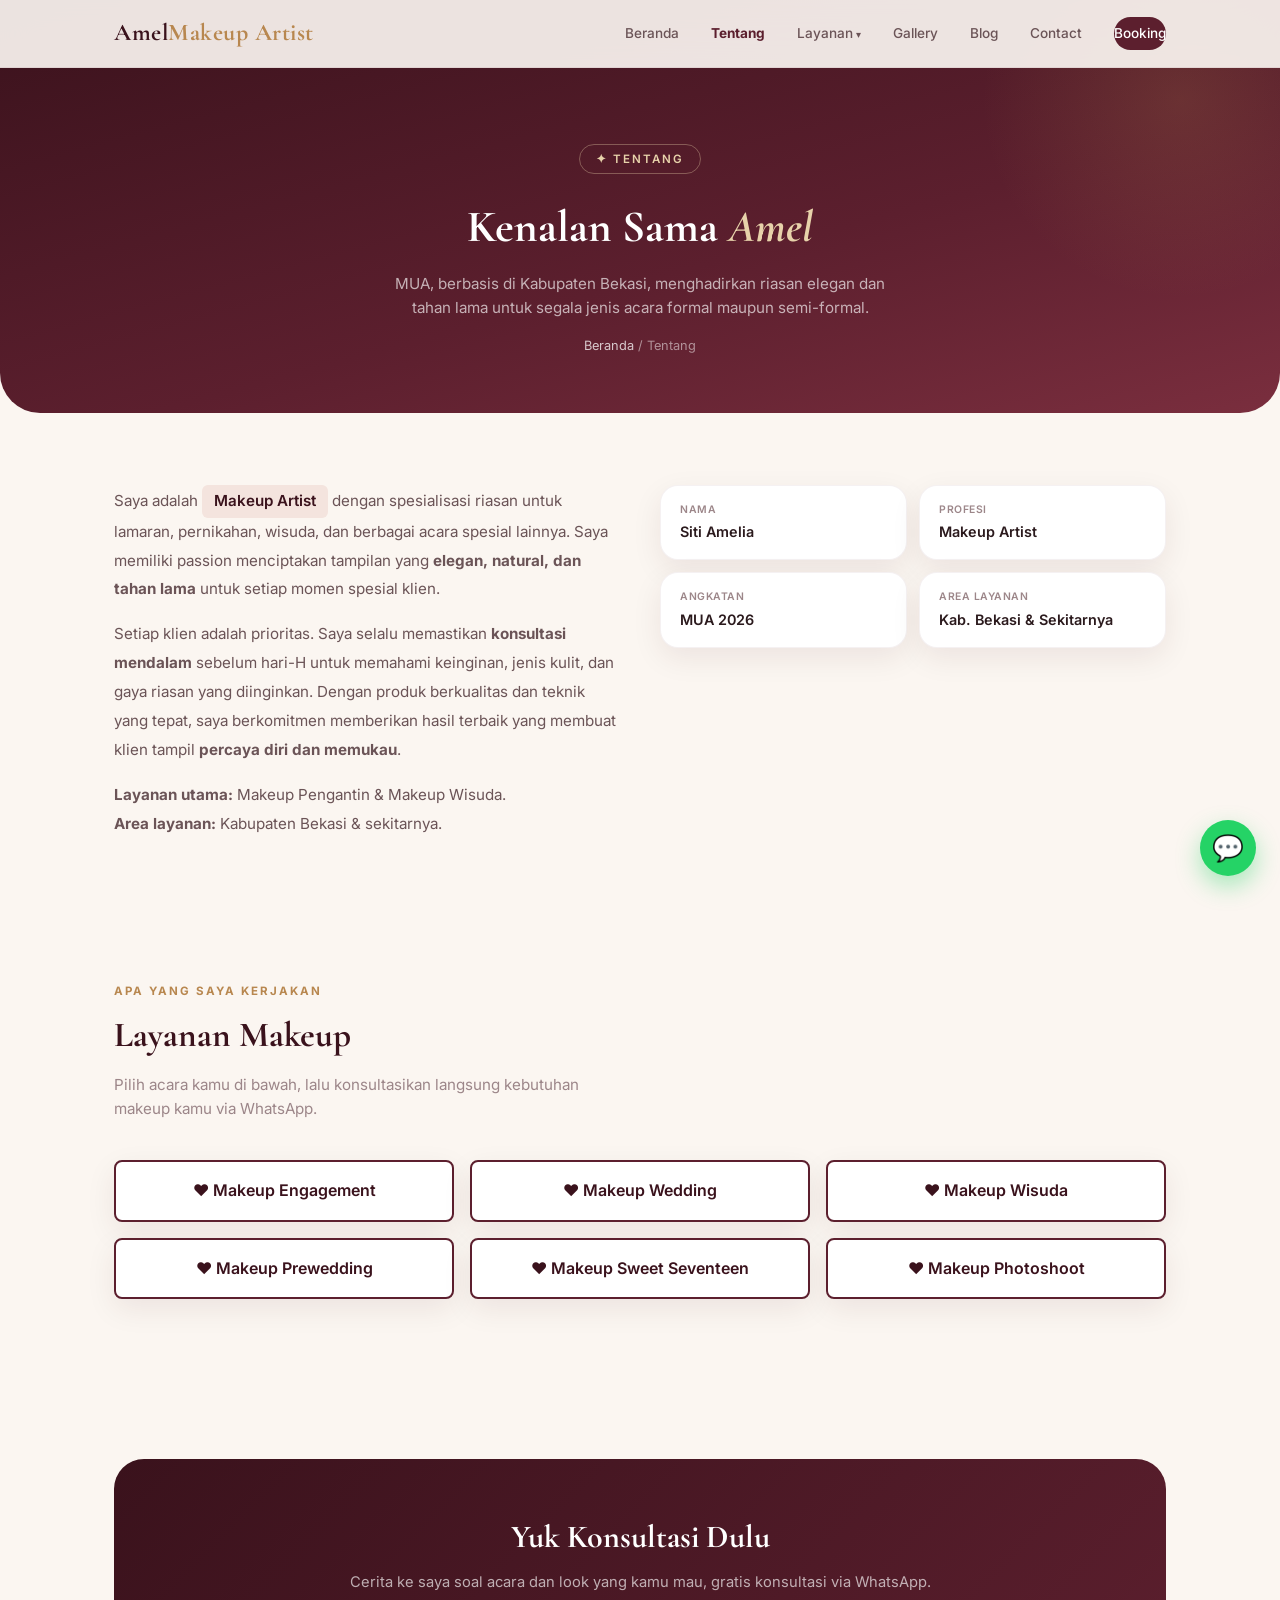
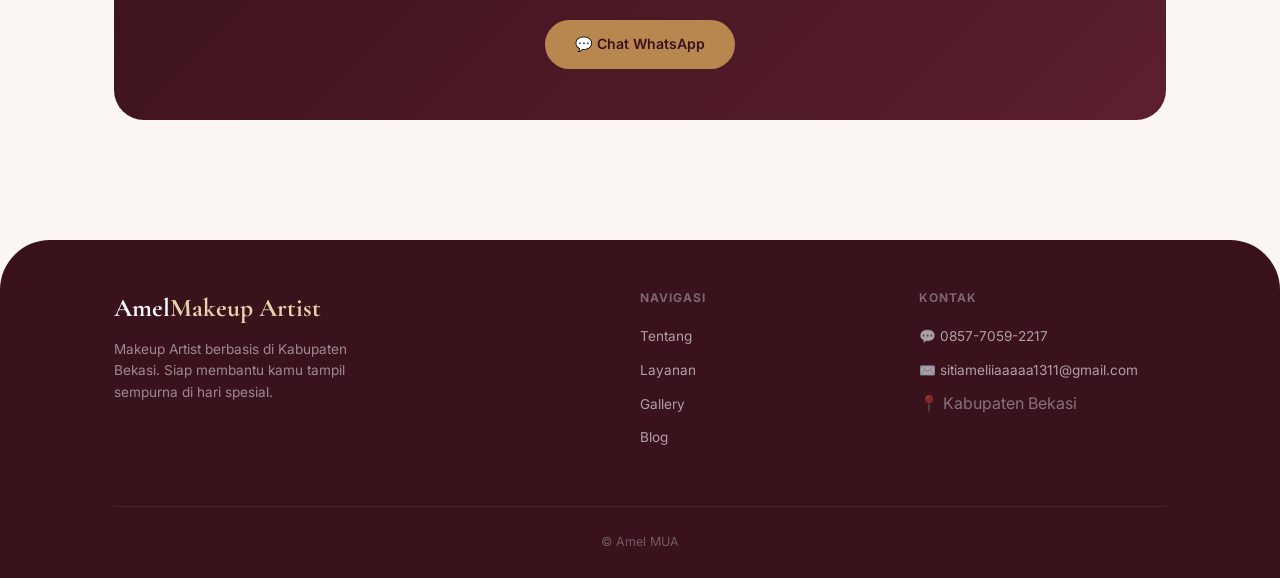
==== commit 39f95c41: "Update about.html" ====
--- a/about.html
+++ b/about.html
@@ -11,16 +11,16 @@
 
 <nav class="navbar">
   <div class="container">
-    <a href="index.html" class="nav-logo"><span>Amel</span></a>
+    <a href="index.html" class="nav-logo">Amel<span>Makeup Artist</span></a>
     <ul class="nav-links" id="navLinks">
       <li><a href="index.html">Beranda</a></li>
       <li><a href="about.html" class="active">Tentang</a></li>
       <li class="has-dropdown">
         <a href="layanan.html">Layanan</a>
         <ul class="dropdown">
-          <li><a href="layanan.html#wisuda">Makeup Wisuda — Basic Look</a></li>
-          <li><a href="layanan.html#glam">Makeup Pengantin — Glam / Bold</a></li>
-          <li><a href="layanan.html#thailand">Makeup Pengantin — Thailand Look</a></li>
+          <li><a href="layanan.html#wisuda">Basic Look</a></li>
+          <li><a href="layanan.html#glam">Glamp Look</a></li>
+          <li><a href="layanan.html#thailand">Bold Look</a></li>
         </ul>
       </li>
       <li><a href="gallery.html">Gallery</a></li>
@@ -35,8 +35,8 @@
 <section class="page-hero">
   <div class="container">
     <span class="eyebrow">✦ Tentang</span>
-    <h1>Kenalan Sama <span>Siti Amelia</span></h1>
-    <p>MUA angkatan 2026, berbasis di Kabupaten Bekasi, menghadirkan riasan elegan dan tahan lama untuk segala jenis acara formal maupun semi-formal.</p>
+    <h1>Kenalan Sama <span>Amel</span></h1>
+    <p>MUA, berbasis di Kabupaten Bekasi, menghadirkan riasan elegan dan tahan lama untuk segala jenis acara formal maupun semi-formal.</p>
     <div class="breadcrumb"><a href="index.html">Beranda</a> / Tentang</div>
   </div>
 </section>
@@ -99,7 +99,7 @@
 <footer class="footer">
   <div class="container">
     <div class="footer-brand">
-      <div class="name"><span>Amel</span></div>
+      <div class="name">Amel<span>Makeup Artist</span></div>
       <p>Makeup Artist berbasis di Kabupaten Bekasi. Siap membantu kamu tampil sempurna di hari spesial.</p>
     </div>
     <div>
--- a/style.css
+++ b/style.css
@@ -171,7 +171,22 @@
 .service-detail{display:grid;grid-template-columns:1fr 1fr;gap:2.5rem;align-items:center;margin-bottom:3.5rem;scroll-margin-top:100px}
 .service-detail:nth-child(even){direction:rtl}
 .service-detail:nth-child(even)>*{direction:ltr}
-.service-detail .visual{aspect-ratio:4/3;border-radius:20px;background:linear-gradient(150deg,var(--blush),var(--gold-soft));box-shadow:var(--shadow);display:flex;align-items:center;justify-content:center;color:var(--wine-dark);font-weight:600;text-align:center;padding:1.5rem}
+.service-detail .visual {
+    aspect-ratio: 3/4; /* Ubah dari 4/3 menjadi 3/4 */
+    border-radius: 20px;
+    background: linear-gradient(150deg, var(--blush), var(--gold-soft));
+    box-shadow: var(--shadow);
+    display: flex;
+    align-items: center;
+    justify-content: center;
+    color: var(--wine-dark);
+    font-weight: 600;
+    text-align: center;
+    padding: 1.5rem;
+    /* Pastikan foto mengisi penuh kotak yang baru */
+    background-size: cover; 
+    background-position: center;
+}
 .service-detail h3{font-family:'Cormorant Garamond',serif;font-size:1.8rem;color:var(--wine-dark);margin-bottom:.5rem}
 .service-detail p{color:var(--text-light);font-size:.92rem;margin-bottom:1rem}
 .service-detail ul{list-style:none;font-size:.85rem;color:var(--text-light);margin-bottom:1.2rem}
@@ -366,3 +381,46 @@
         aspect-ratio: 9 / 16;
     }
 }
+/* --- LAYANAN: GRID TOMBOL --- */
+.service-tags-grid {
+    display: grid;
+    grid-template-columns: repeat(3, 1fr); /* 3 Kolom seperti di gambar */
+    gap: 1rem;
+    margin-top: 1rem;
+}
+
+.service-tag-btn {
+    display: flex;
+    align-items: center;
+    justify-content: center;
+    gap: 10px;
+    background: var(--white);
+    border: 2px solid var(--wine); /* Bingkai warna merah anggur */
+    border-radius: 8px; /* Sudut agak tumpul */
+    padding: 1rem 0.5rem;
+    text-decoration: none;
+    color: var(--wine-dark);
+    font-weight: 600;
+    font-size: 1rem;
+    transition: all 0.3s ease;
+    box-shadow: var(--shadow);
+}
+
+.service-tag-btn:hover {
+    background: var(--wine); /* Berubah warna saat disentuh mouse */
+    color: var(--white);
+    transform: translateY(-3px);
+    box-shadow: var(--shadow-lg);
+}
+
+/* Responsif untuk HP (jadi 2 kolom atau 1 kolom) */
+@media (max-width: 900px) {
+    .service-tags-grid {
+        grid-template-columns: repeat(2, 1fr);
+    }
+}
+@media (max-width: 480px) {
+    .service-tags-grid {
+        grid-template-columns: 1fr; /* Di HP jadinya 1 kolom ke bawah */
+    }
+}
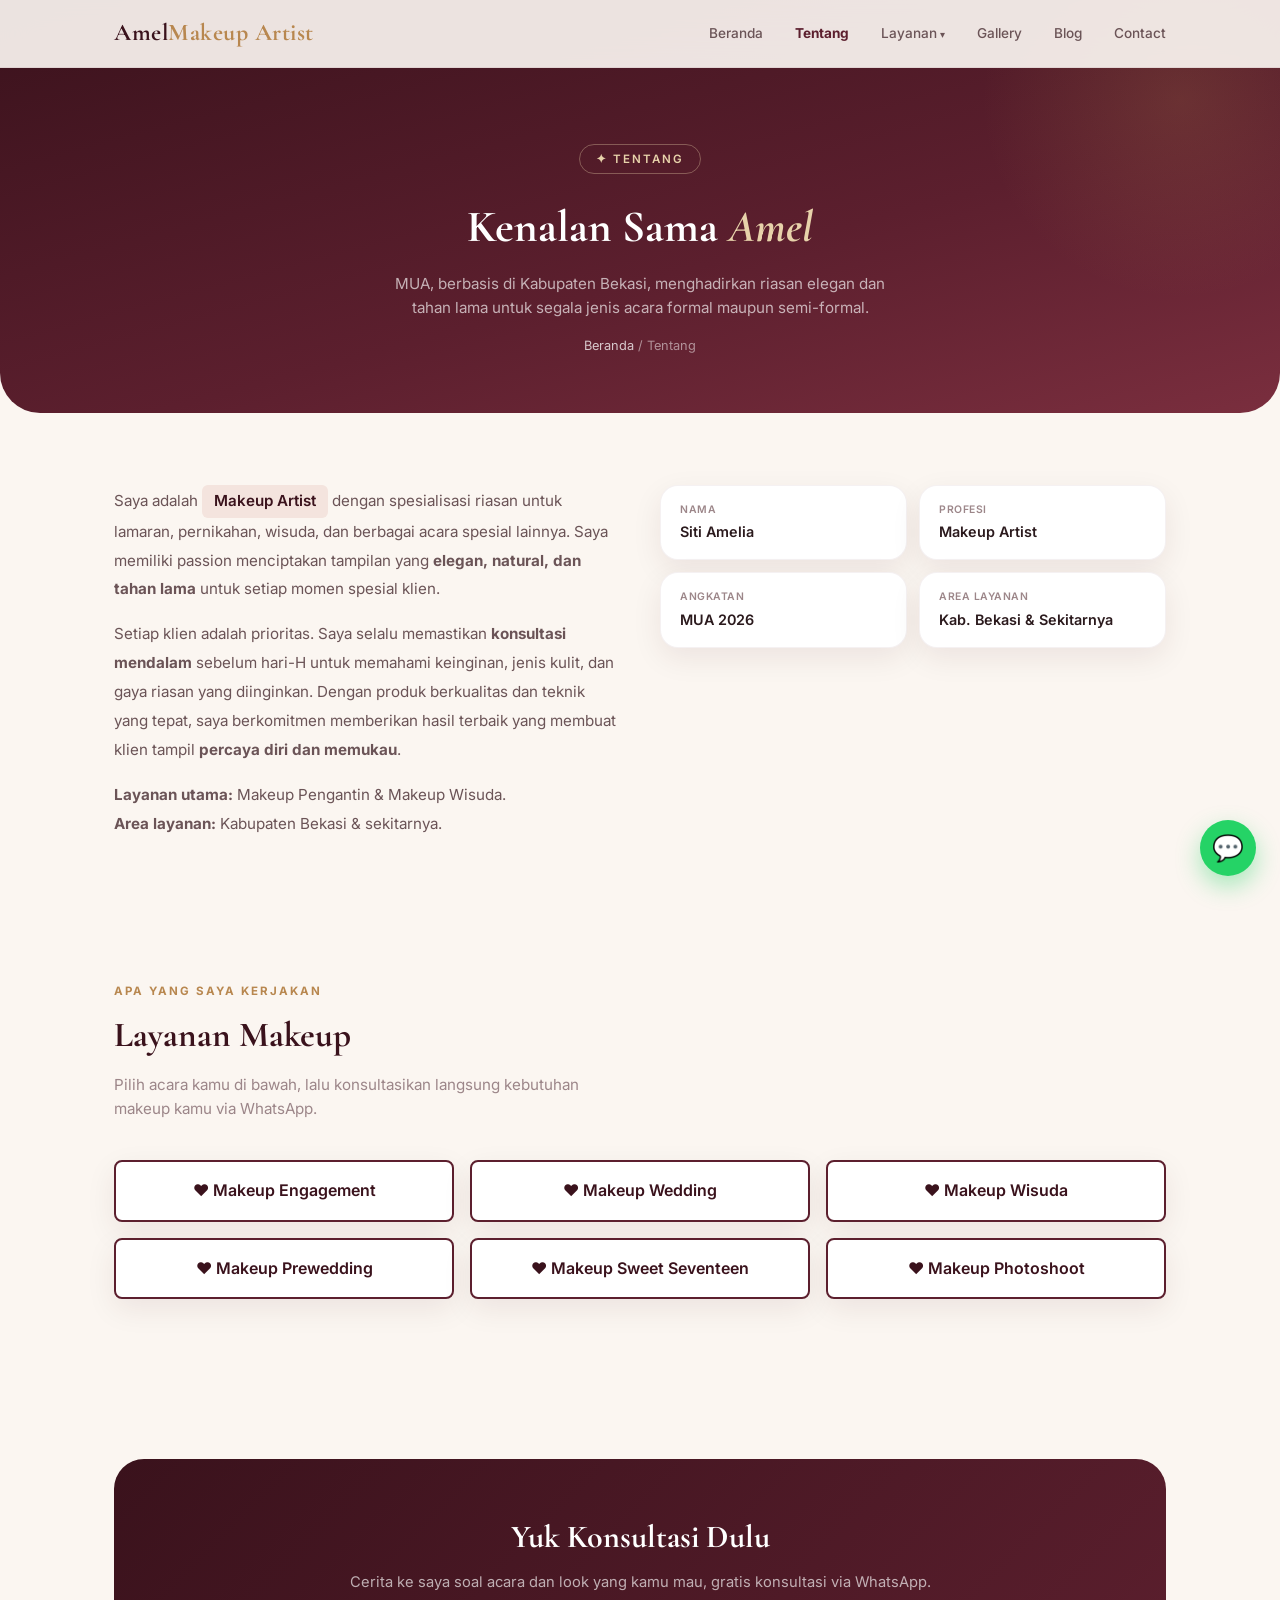
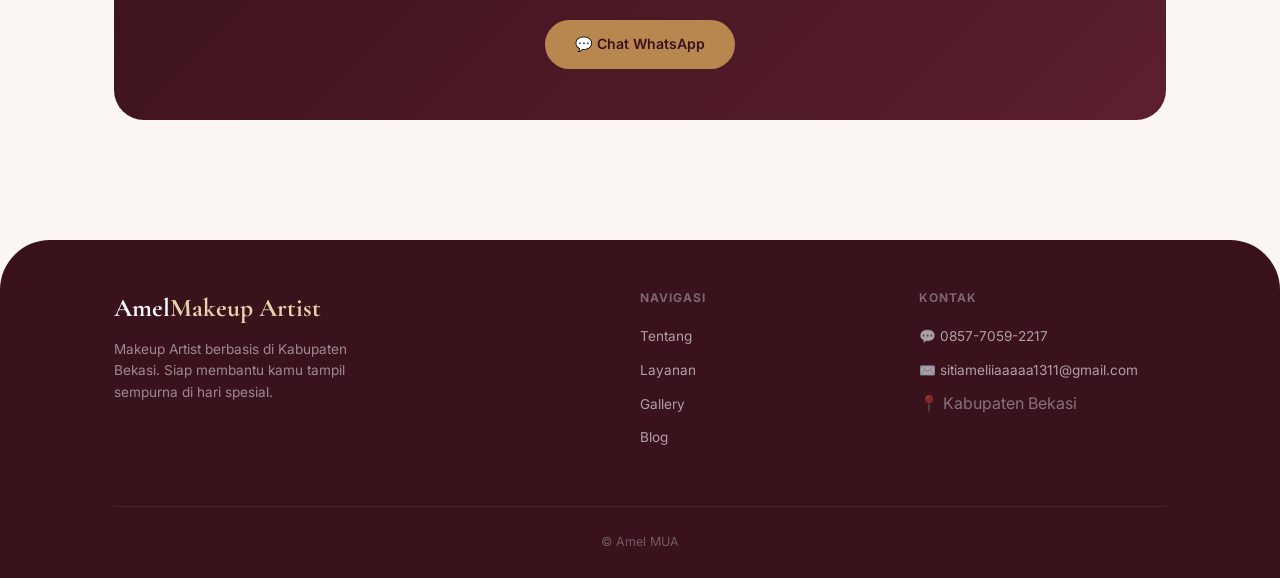
==== commit f1f0fbda: "Update about.html" ====
--- a/about.html
+++ b/about.html
@@ -26,7 +26,6 @@
       <li><a href="gallery.html">Gallery</a></li>
       <li><a href="blog.html">Blog</a></li>
       <li><a href="contact.html">Contact</a></li>
-      <li><a href="contact.html" class="nav-cta">Booking</a></li>
     </ul>
     <button class="hamburger" id="hamburger" aria-label="Menu"><span></span><span></span><span></span></button>
   </div>
